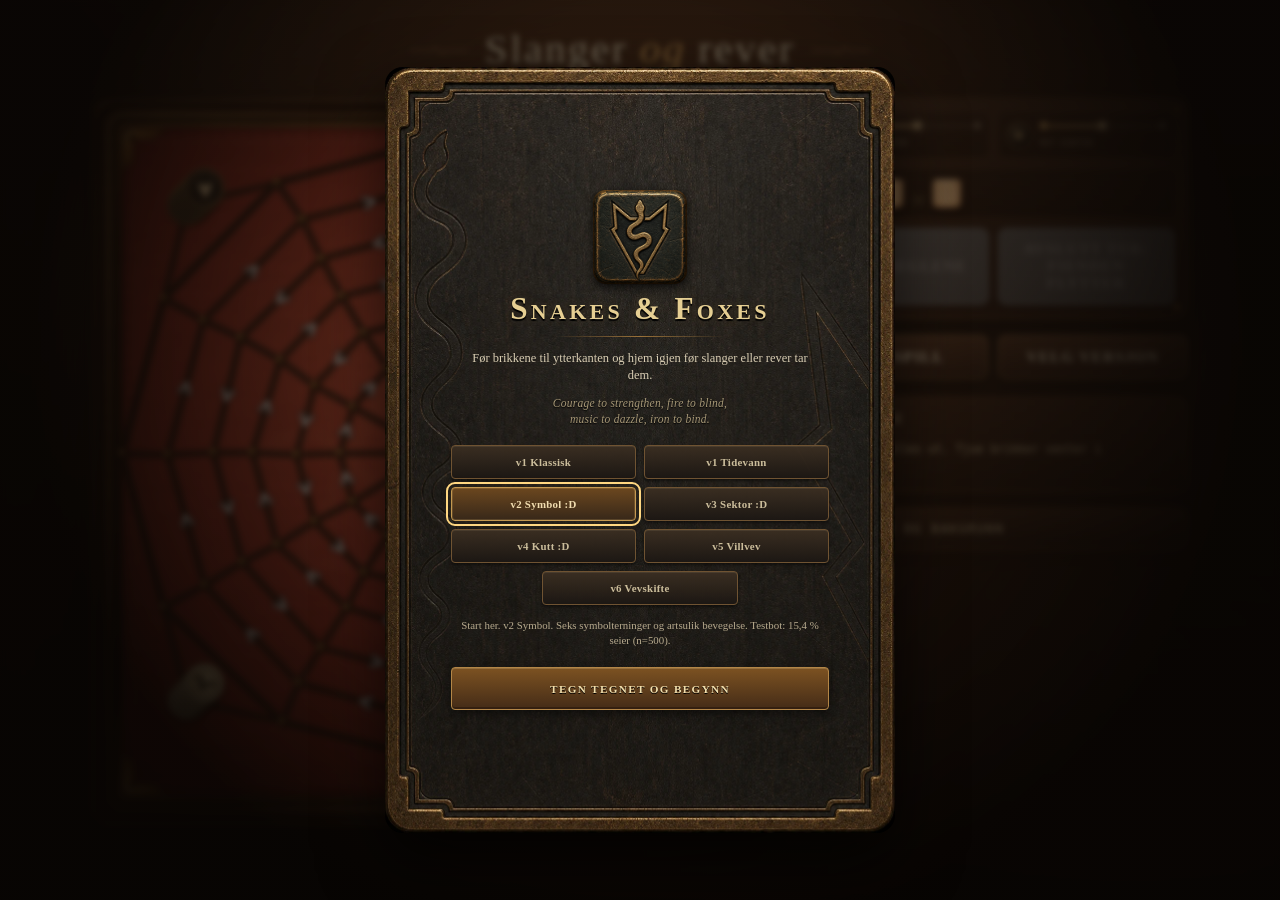
==== index.html @ e0812ac3 "Legg til v6 Vevskifte, hvor veven vrir seg ved hver ankomst Ny variant fra todo-lista: når en brikke" ====
<!doctype html>
<html lang="no">
<head>
<meta charset="utf-8">
<meta name="viewport" content="width=device-width, initial-scale=1, viewport-fit=cover">
<meta name="theme-color" content="#17100b">
<link rel="icon" href="assets/sign.png" type="image/png">
<title>Slanger og rever</title>
<link rel="preload" href="assets/start-screen-panel-v1.webp" as="image" type="image/webp">
<link rel="stylesheet" href="assets/game.css?v=20260724-1">
</head>
<body>
<header>
  <h1>Slanger <em>og</em> rever</h1>
</header>

<main>
  <div id="boardwrap"></div>

  <section id="hud">
    <div id="journey" aria-label="Brikkenes reise">
      <div class="journey-card" id="journey0" data-stage="out">
        <span class="journey-token" aria-hidden="true">I</span>
        <span class="journey-route" aria-hidden="true"><i></i><b></b><i></i><b></b><i></i></span>
        <span class="journey-status" id="journeyStatus0">mot kanten</span>
      </div>
      <div class="journey-card" id="journey1" data-stage="out">
        <span class="journey-token" aria-hidden="true">II</span>
        <span class="journey-route" aria-hidden="true"><i></i><b></b><i></i><b></b><i></i></span>
        <span class="journey-status" id="journeyStatus1">mot kanten</span>
      </div>
    </div>
    <div id="dicerow">
      <div class="dicegrp" id="playerDiceGroup">Dine <span id="pdice"></span><button id="swapBtn" disabled>bytt</button><button id="undoBtn" disabled>angre</button></div>
      <div class="dicegrp" id="enemyDiceGroup">Fienden <span id="edice"></span></div>
    </div>
    <div id="mainbtns">
      <button class="big" id="rollBtn" disabled>Kast terningene</button>
      <button class="big" id="darkBtn" disabled>Avslutt tur: fienden flytter</button>
      <button class="big" id="powersBtn" type="button">Bryt reglene</button>
    </div>
  </section>

  <div id="mainmenu">
    <button class="big" id="resetBtn">Nytt spill</button>
    <button class="big" id="pickBtn">Velg versjon</button>
  </div>

  <details id="logbox" open>
    <summary>Krønike</summary>
    <ol id="log"></ol>
  </details>

  <details id="rules">
    <summary>Regler og bakgrunn</summary>
    <div class="prose">
      <section aria-labelledby="playRulesTitle">
        <h3 id="playRulesTitle">Slik spiller du</h3>
        <p>To svarte brikker starter i sentrum. Hver brikke som fortsatt lever må først berøre ytterringen og deretter komme hjem til sentrum. Du taper når begge er tatt; én gjenlevende brikke kan derfor fullføre alene.</p>
        <p>Kast to terninger. Når begge brikkene er aktive, får de én terning hver, og du kan bytte fordelingen før første flytting. I v1–v4 bruker den siste aktive brikken summen; i v5 bruker den bare den høyeste terningen. Alle noder som kan nås med de gjenværende stegene markeres på brettet. Tallet i markøren viser lengden på den korteste lovlige ruten. Klikk på målet, så følger brikken ruten dit. Du kan stoppe før alle steg er brukt. I v6 skifter veven for hvert steg, så der markeres bare nabonodene, og du flytter én node av gangen. Egne brikker blokkerer hverandre utenfor sentrum, men kan dele sentrum. Angre fører brikken tilbake til posisjonen før forrige målklikk og virker frem til fiendefasen begynner.</p>
        <p>Pilene viser lovlig retning. Under flyttefasen analyseres veven for den aktive brikken: grønne piler ligger på minst én korteste rute til det aktuelle målet, gule piler er gyldige omveier som fortsatt kan nå målet, og røde piler leder til en blindvei eller er blokkert. Områder brikken ikke kan nå fra sin nåværende posisjon tones ned. Du kan ikke gå inn på et hjørne eller et felt med en slange eller rev. De markerte målene og rutene beregnes av den samme regelmotoren som utfører trekket.</p>
        <h3>Valgt regelsett: <span id="selectedModeName">v2 Symbol</span></h3>
        <p id="selectedModeRules"></p>
        <h3>Å bryte reglene</h3>
        <p><b>Mot</b> dobler neste kast. <b>Ild</b> stanser neste fiendefase. <b>Musikk</b> svekker to fiendefaser. <b>Jern</b> åpner en egen målvalgstilstand: velg den markerte enkeltbrikken, også i en stabel. <b>Vev</b> lar deg snu retningen på én markert enveispil for resten av spillet. Trykk den aktive kraften igjen eller Esc for å avbryte målvalget. Hver kraft kan brukes én gang.</p>
        <h3>Betjening</h3>
        <p>Med tastatur bruker du Tab til brettet, piltastene mellom felt, Enter eller mellomrom for å velge en brikke eller målnode, og Home for sentrum. Dialoger holder fokus inne og kan lukkes med Esc når det finnes en trygg avbrytelse.</p>
      </section>

      <details class="rules-sub">
        <summary>Kanon og rekonstruksjon</summary>
        <div>
          <p>I bøkene er brettet en vev av linjer og piler, med ti slanger, ti rever, to svarte spillerbrikker, hjørnestabler, terninger og målet ut til kanten og tilbake. Fienden går så direkte mot spillerne som mulig, og berøring tar en brikke. Seks skårne terninger med slange- og revesymboler hører til Olvers sett.</p>
          <p>Geometrien, flatefordelingen, antall steg, artsbevegelsene, sektorretur, eikekuttene og kreftene som konkrete spillhandlinger er rekonstruert for denne versjonen. Like korteste valg avgjøres nå tilfeldig med et seedet tallgrunnlag, i stedet for skjult array- eller tegnerekkefølge.</p>
          <p class="src">Kilder i bokserien: The Shadow Rising k. 28, Lord of Chaos k. 22 og 33, Knife of Dreams k. 10 og Towers of Midnight.</p>
        </div>
      </details>

      <details class="rules-sub">
        <summary>Design og balansemålinger</summary>
        <div>
          <p>Målingene under bruker den samme grafen, legalitetsmotoren, reveregelen og tilfeldige likhetsavgjørelsen som spillet. Testboten søker aggressivt mot kanten og hjem, bruker tilgjengelige steg så lenge et lovlig trekk finnes, og bruker fare som tie-breaker mellom like god framdrift. Nesten alle botseire skjer med én gjenlevende brikke. Tallene beskriver denne policyen, ikke en universell vinnersjanse.</p>
          <div class="tablewrap">
            <table class="measurements">
              <thead><tr><th>Regelsett</th><th>Partier</th><th>Seier</th><th>95 % intervall</th><th>Runder</th></tr></thead>
              <tbody id="balanceTableBody"></tbody>
            </table>
          </div>
          <p id="powerMeasurement" class="src">Kraftkombinasjoner kan måles separat med den innebygde diagnostikkmotoren.</p>
        </div>
      </details>

      <details class="rules-sub">
        <summary>Versjonshistorikk</summary>
        <div>
          <p><b>v1</b>: Klassisk og Tidevann. <b>v2</b>: seks symbolterninger og artsulik bevegelse. <b>v3</b>: sektorretur. <b>v4</b>: kuttet vev. <b>v4.1</b>: feilrettinger, angre, målvalg for Jern, tastaturbetjening, seedet likhetsavgjørelse og en felles regelmotor for spill og målinger. <b>v5</b>: Villvev med tilfeldig retning på alle indre ringsegmenter og alle eikesegmenter; siste brikke bruker høyeste terning. <b>v6</b>: Vevskifte, hvor enveispilene rundt en node snur hver gang en brikke ankommer den, og du derfor flytter én node om gangen.</p>
        </div>
      </details>
    </div>
  </details>
</main>

<dialog id="overlay" aria-labelledby="dialogTitle">
  <div class="panel" id="panelcontent">
    <img id="signmark" src="assets/sign.png" width="104" height="104" alt="Reve- og slangesymbolet">
    <h2 id="dialogTitle">Snakes & Foxes</h2>
    <p class="ritual-goal">Før brikkene til ytterkanten og hjem igjen før slanger eller rever tar dem.</p>
    <p class="verse" lang="en">Courage to strengthen, fire to blind,<br>music to dazzle, iron to bind.</p>
    <!-- <p class="verse-en">Courage to strengthen, fire to blind,<br>music to dazzle, iron to bind,<br>weave to reverse.</p> -->
    <div id="modes">
      <button class="modebtn" data-mode="klassisk">v1 Klassisk</button>
      <button class="modebtn" data-mode="tidevann">v1 Tidevann</button>
      <button class="modebtn selected" data-mode="symbol">v2 Symbol :D</button>
      <button class="modebtn" data-mode="sektor">v3 Sektor :D</button>
      <button class="modebtn" data-mode="kutt">v4 Kutt :D</button>
      <button class="modebtn" data-mode="villvev">v5 Villvev</button>
      <button class="modebtn" data-mode="vevskifte">v6 Vevskifte</button>
    </div>
    <p id="modehint"><b>Start her.</b> v2 Symbol bruker seks symbolterninger og gir slanger og rever ulik bevegelse.</p>
    <button class="big" id="startBtn">Tegn tegnet og begynn</button>
  </div>
</dialog>

<dialog id="powersOverlay" aria-labelledby="powersTitle">
  <section class="power-panel">
    <div class="power-panel-head">
      <h2 id="powersTitle">Bryt reglene</h2>
      <button id="closePowersBtn" type="button" aria-label="Lukk kreftene">×</button>
    </div>
    <p>Velg én kraft. Hver kan bare brukes én gang.</p>
    <div id="cheats">
      <button class="cheat" id="chMot"><span class="cheat-icon" aria-hidden="true"><svg viewBox="0 0 32 32"><path d="M16 3 26 8v7c0 7-4 11-10 14C10 26 6 22 6 15V8Z"/><path d="m11 18 5-7 5 7M16 11v12"/></svg></span><b>Mot</b><span class="cheat-copy">til å styrke: dobler ditt neste kast</span></button>
      <button class="cheat" id="chIld"><span class="cheat-icon" aria-hidden="true"><svg viewBox="0 0 32 32"><path d="M17 3c1 6-4 7-2 12 2-2 4-4 4-7 5 4 8 9 6 14-2 5-7 7-12 6-6-1-9-6-7-11 1-3 4-5 6-8 0 4 2 6 5 7"/><path d="M16 18c3 2 3 6 0 8-3-2-3-5 0-8Z"/></svg></span><b>Ild</b><span class="cheat-copy">til å blinde: fienden står én runde</span></button>
      <button class="cheat" id="chMus"><span class="cheat-icon" aria-hidden="true"><svg viewBox="0 0 32 32"><path d="M12 23V8l13-3v15"/><path d="M12 12l13-3"/><ellipse cx="8.5" cy="24" rx="4.5" ry="3"/><ellipse cx="21.5" cy="21" rx="4.5" ry="3"/></svg></span><b>Musikk</b><span class="cheat-copy">til å blende: halv fart i to runder</span></button>
      <button class="cheat" id="chJern"><span class="cheat-icon" aria-hidden="true"><svg viewBox="0 0 32 32"><path d="M12 19 8 23a5 5 0 0 0 7 7l5-5a5 5 0 0 0 0-7"/><path d="m20 13 4-4a5 5 0 1 0-7-7l-5 5a5 5 0 0 0 0 7"/><path d="m11 21 10-10"/></svg></span><b>Jern</b><span class="cheat-copy">til å binde: lås én brikke for godt</span></button>
      <button class="cheat" id="chVev"><span class="cheat-icon" aria-hidden="true"><svg viewBox="0 0 32 32"><path d="M5 11C10 4 22 4 27 11"/><path d="m27 11-1-7m1 7-7-1"/><path d="M27 21c-5 7-17 7-22 0"/><path d="m5 21 1 7m-1-7 7 1"/></svg></span><b>Vev</b><span class="cheat-copy">til å vende: snu én enveispil</span></button>
    </div>
  </section>
</dialog>

<script src="assets/game.js"></script>
</body>
</html>
---- assets/game.css ----
:root{
  color-scheme:dark;
  --table:#17100b;
  --table-deep:#090604;
  --table-glow:#4b2b18;
  --cloth:#a53324;
  --cloth-deep:#5d160f;
  --cloth-light:#c45238;
  --ink:#160d08;
  --ink-soft:#2d180e;
  --wood:#ecd9a8;
  --wood-light:#fff0c9;
  --wood-shadow:#aa824b;
  --wood-dark:#6d4727;
  --parchment:#f2e5c5;
  --parchment-dim:#c9b98f;
  --parchment-faint:#8f8064;
  --bronze:#ad6e2c;
  --bronze-bright:#e0a85b;
  --bronze-pale:#f2cb84;
  --bronze-dark:#65401a;
  --danger:#efbe54;
  --leather:#352317;
  --leather-deep:#21150f;
  --iron:#22201e;
  --focus:#ffd781;
  --radius:12px;
}
*{box-sizing:border-box;margin:0;padding:0;-webkit-tap-highlight-color:transparent}
html{background:var(--table-deep);scroll-behavior:smooth}
html,body{color:var(--parchment);font-family:Georgia,'Iowan Old Style','Palatino Linotype',serif}
body{
  min-height:100dvh;display:flex;flex-direction:column;align-items:center;position:relative;overflow-x:hidden;
  background:
    radial-gradient(1100px 560px at 50% -130px,rgba(140,78,37,.42),transparent 68%),
    radial-gradient(750px 460px at 15% 28%,rgba(87,47,24,.22),transparent 72%),
    radial-gradient(850px 520px at 88% 74%,rgba(63,31,17,.24),transparent 74%),
    repeating-linear-gradient(2deg,rgba(255,255,255,.012) 0 1px,transparent 1px 9px),
    linear-gradient(180deg,#261a12 0%,var(--table) 45%,var(--table-deep) 100%);
}
body::before{
  content:"";position:fixed;inset:0;pointer-events:none;z-index:-1;opacity:.25;
  background:
    repeating-radial-gradient(ellipse at 35% 20%,transparent 0 17px,rgba(234,188,116,.025) 18px 19px,transparent 20px 43px),
    linear-gradient(90deg,transparent 0 48%,rgba(0,0,0,.08) 50%,transparent 52%);
  mix-blend-mode:screen;
}
button,input,select,textarea{font:inherit}
button{touch-action:manipulation}
button:focus-visible,summary:focus-visible{outline:2px solid var(--focus);outline-offset:3px}

header{width:100%;max-width:650px;padding:19px 14px 9px;text-align:center;position:relative}
header::after{content:"";display:block;width:min(330px,72vw);height:1px;margin:11px auto 0;background:linear-gradient(90deg,transparent,rgba(224,168,91,.5),transparent)}
.eyebrow{font-family:ui-monospace,'Cascadia Mono',Menlo,Consolas,monospace;font-size:.61rem;letter-spacing:.32em;text-transform:uppercase;color:var(--parchment-dim);text-shadow:0 1px 0 #000}
h1{display:flex;align-items:center;justify-content:center;gap:12px;font-size:clamp(1.9rem,5vw,2.55rem);font-weight:400;letter-spacing:.065em;color:var(--parchment);line-height:1.08;margin-top:4px;text-shadow:0 2px 1px rgba(0,0,0,.8),0 0 22px rgba(224,168,91,.09)}
h1::before,h1::after{content:"";width:clamp(22px,8vw,68px);height:7px;opacity:.7;background:center/100% 100% no-repeat url("data:image/svg+xml,%3Csvg xmlns='http://www.w3.org/2000/svg' viewBox='0 0 100 12'%3E%3Cpath d='M1 6h36l7-5 12 10 7-5h36' fill='none' stroke='%23d49a55' stroke-width='2' stroke-linecap='round'/%3E%3C/svg%3E")}
h1::after{transform:scaleX(-1)}
h1 em{font-style:italic;color:var(--bronze-bright)}
.subtitle{font-style:italic;font-size:.84rem;color:var(--parchment-dim);margin-top:3px;text-shadow:0 1px 1px #000}
.vtag{font-style:normal;font-family:ui-monospace,monospace;font-size:.64rem;letter-spacing:.12em;opacity:.78}

main{width:100%;max-width:650px;padding:5px 12px 46px;display:flex;flex-direction:column;gap:12px}
#boardwrap{
  width:100%;position:relative;isolation:isolate;border-radius:16px;overflow:hidden;padding:3px;
  background:linear-gradient(145deg,#7b4a25 0%,#2b170d 34%,#160c08 64%,#704321 100%);
  border:1px solid rgba(235,180,98,.24);
  box-shadow:0 22px 48px rgba(0,0,0,.58),0 3px 8px rgba(0,0,0,.66),inset 0 1px 0 rgba(255,223,160,.18),inset 0 0 0 3px rgba(17,8,4,.65);
  animation:boardArrive .55s cubic-bezier(.2,.8,.2,1) both;
}
#boardwrap::before{content:"";position:absolute;inset:5px;border-radius:12px;pointer-events:none;z-index:2;box-shadow:inset 0 0 0 1px rgba(255,210,125,.14),inset 0 0 32px rgba(0,0,0,.2)}
#boardwrap::after{content:"";position:absolute;inset:3px;border-radius:13px;pointer-events:none;z-index:8;opacity:0}
#boardwrap.fx-mot::after{background:radial-gradient(circle at 50% 54%,rgba(255,214,111,.7),rgba(226,153,48,.16) 37%,transparent 68%);animation:powerBloom .72s ease-out}
#boardwrap.fx-ild::after{background:radial-gradient(circle at 50% 70%,rgba(255,126,46,.75),rgba(191,35,16,.2) 42%,transparent 72%);animation:powerBloom .78s ease-out}
#boardwrap.fx-mus::after{background:radial-gradient(circle at 30% 30%,rgba(140,188,197,.5),transparent 33%),radial-gradient(circle at 72% 68%,rgba(190,132,211,.45),transparent 40%);animation:powerBloom .92s ease-out}
#boardwrap.fx-jern::after{background:radial-gradient(circle at 50% 50%,rgba(221,230,226,.48),rgba(90,101,100,.14) 37%,transparent 70%);animation:powerBloom .72s ease-out}
#boardwrap.fx-vev::after{background:conic-gradient(from 40deg at 50% 50%,transparent,rgba(90,222,193,.42),transparent 34%,rgba(119,174,231,.34),transparent 69%);animation:powerBloom .86s ease-out}
#boardwrap>svg{display:block;width:100%;height:auto;user-select:none;touch-action:manipulation}

/* board pieces and interaction */
.piece{transition:transform .28s cubic-bezier(.2,.7,.2,1),filter .18s ease,opacity .18s ease;transform-box:fill-box;transform-origin:center;will-change:transform}
.dark-piece{transition:transform 500ms cubic-bezier(.18,.72,.18,1),filter .18s ease,opacity .18s ease;will-change:transform}
.stack-edge{pointer-events:none;stroke-width:1.15}
.snake-piece .stack-edge{fill:#ead9ad;stroke:#69441f}
.fox-piece .stack-edge{fill:#2a211d;stroke:#c0934e}
.dark-piece.enemy-moving{filter:url(#pieceShadow) drop-shadow(0 0 9px rgba(255,214,133,.78))}
.tapnode{fill:transparent;cursor:pointer}
.tapnode:focus{outline:none;fill:rgba(239,190,84,.12);stroke:var(--bronze-pale);stroke-width:3.2;filter:url(#softGlow)}
.route-arrow,.route-arrow-glow{transition:stroke .18s ease,opacity .18s ease,stroke-width .18s ease}
.legal-link{stroke:rgba(246,201,107,.32);stroke-width:4.2;stroke-linecap:round;filter:url(#softGlow);pointer-events:none}
.legal-ring{fill:rgba(255,211,112,.08);stroke:var(--danger);stroke-width:3.4;filter:url(#softGlow);pointer-events:none;transform-box:fill-box;transform-origin:center;animation:legalPulse 1.35s ease-in-out infinite}
.legal-steps{fill:#fff0c0;stroke:#4c260b;stroke-width:1.4;paint-order:stroke fill;font:700 12px/1 ui-monospace,'Cascadia Mono',Menlo,monospace;text-anchor:middle;dominant-baseline:central;pointer-events:none}
.active-node-ring{fill:none;stroke:rgba(255,236,178,.62);stroke-width:2.2;stroke-dasharray:4 5;pointer-events:none;transform-box:fill-box;transform-origin:center;animation:slowSpin 8s linear infinite}
.selection-ring{opacity:0;fill:none;stroke:var(--bronze-pale);stroke-width:2.8;stroke-dasharray:6 4;filter:url(#softGlow);transform-box:fill-box;transform-origin:center}
.p-select .selection-ring{opacity:1;animation:selectedPulse 1.25s ease-in-out infinite}
.p-select{filter:url(#pieceShadow) drop-shadow(0 0 8px rgba(255,216,133,.66))}
.player-piece.player-moving{filter:url(#pieceShadow) drop-shadow(0 0 12px rgba(255,225,151,.92))}
.token-face{transition:opacity .18s ease,filter .18s ease}
.binding-mark{display:none;pointer-events:none}
.bound .binding-mark{display:block}
.bound .token-face{opacity:.52;filter:saturate(.35) brightness(.78)}
.dark-piece{outline:none}
.dark-piece.bind-target{cursor:pointer;transition:none;filter:url(#pieceShadow) drop-shadow(0 0 9px rgba(239,190,84,.96));animation:bindTarget 1.05s ease-in-out infinite}
.dark-piece.bind-target:focus{filter:url(#pieceShadow) drop-shadow(0 0 13px rgba(255,232,164,1))}
.fox-hopping{transition:filter .2s ease,opacity .18s ease;filter:url(#pieceShadow) drop-shadow(0 -9px 7px rgba(255,231,172,.82))}
.weave-edge-hit{fill:transparent;stroke:transparent;stroke-width:2;pointer-events:none;outline:none}
#boardwrap.weave-mode .weave-edge-hit{pointer-events:all;cursor:pointer;fill:rgba(104,231,205,.13);stroke:rgba(150,245,226,.72);stroke-width:2.5;filter:url(#softGlow);animation:bindTarget 1.05s ease-in-out infinite}
#boardwrap.weave-mode .weave-edge-hit:focus{fill:rgba(151,246,227,.24);stroke:#d4fff5;stroke-width:4}
.fox-over-marker{fill:rgba(131,193,214,.12);stroke:#8ec7da;stroke-width:3;stroke-dasharray:6 4;filter:url(#softGlow)}
.fox-over-core{fill:none;stroke:rgba(221,243,250,.9);stroke-width:2.1;stroke-linecap:round;stroke-linejoin:round;filter:url(#softGlow)}
.fox-land-marker{fill:rgba(239,190,84,.12);stroke:#efbe54;stroke-width:3.8;filter:url(#softGlow);animation:legalPulse 1s ease-in-out infinite}
.fox-land-outer{fill:none;stroke:rgba(255,235,186,.78);stroke-width:1.7;stroke-dasharray:2 4;filter:url(#softGlow)}
.fox-land-core{fill:#f2cb84;stroke:#6d3b12;stroke-width:1.3}
.sector-touch{fill:rgba(239,190,84,.08);stroke:var(--danger);stroke-width:4;opacity:.95;filter:url(#softGlow)}
.sector-home{stroke:var(--danger);stroke-width:9;stroke-linecap:round;opacity:.25;filter:url(#softGlow)}
.sector-label{fill:var(--bronze-pale);font:700 15px Georgia,serif;paint-order:stroke;stroke:var(--cloth-deep);stroke-width:4px}

/* HUD */
#hud{
  position:relative;overflow:hidden;border-radius:var(--radius);padding:12px;display:flex;flex-direction:column;gap:10px;
  background:
    radial-gradient(circle at 10px 10px,var(--bronze-bright) 0 1px,var(--bronze-dark) 1.5px 3px,transparent 3.5px),
    radial-gradient(circle at calc(100% - 10px) 10px,var(--bronze-bright) 0 1px,var(--bronze-dark) 1.5px 3px,transparent 3.5px),
    radial-gradient(circle at 10px calc(100% - 10px),var(--bronze-bright) 0 1px,var(--bronze-dark) 1.5px 3px,transparent 3.5px),
    radial-gradient(circle at calc(100% - 10px) calc(100% - 10px),var(--bronze-bright) 0 1px,var(--bronze-dark) 1.5px 3px,transparent 3.5px),
    linear-gradient(155deg,rgba(255,255,255,.035),transparent 28%),
    linear-gradient(180deg,#412b1d 0%,var(--leather) 43%,var(--leather-deep) 100%);
  border:1px solid rgba(221,155,72,.46);
  box-shadow:0 12px 30px rgba(0,0,0,.4),inset 0 1px 0 rgba(255,231,186,.08),inset 0 0 0 3px rgba(17,9,5,.28);
}
#hud::before{content:"";position:absolute;inset:5px;border:1px solid rgba(224,168,91,.1);border-radius:8px;pointer-events:none}
#journey{display:grid;grid-template-columns:1fr 1fr;gap:7px}
.journey-card{display:grid;grid-template-columns:auto minmax(58px,1fr);grid-template-areas:"token route" "token status";align-items:center;column-gap:7px;min-height:48px;padding:6px 8px;border:1px solid rgba(224,168,91,.18);border-radius:8px;background:linear-gradient(180deg,rgba(0,0,0,.18),rgba(0,0,0,.3));font-family:ui-monospace,'Cascadia Mono',Menlo,monospace}
.journey-token{grid-area:token;display:grid;place-items:center;width:27px;height:27px;border-radius:50%;color:var(--bronze-pale);font:700 .7rem Georgia,serif;background:radial-gradient(circle at 35% 28%,#524432,#17110d 70%);border:1px solid rgba(224,168,91,.5);box-shadow:0 2px 4px rgba(0,0,0,.35)}
.journey-route{grid-area:route;display:flex;align-items:center;width:100%;min-width:52px}
.journey-route i{display:block;flex:0 0 7px;width:7px;height:7px;border-radius:50%;background:#6e6250;border:1px solid #a5906c;transition:background .2s ease,box-shadow .2s ease,border-color .2s ease}
.journey-route b{display:block;flex:1;height:2px;background:#554738;transition:background .2s ease}
.journey-status{grid-area:status;overflow:hidden;color:var(--parchment-faint);font-size:.52rem;letter-spacing:.04em;text-transform:uppercase;white-space:nowrap;text-overflow:ellipsis}
.journey-card[data-stage="out"] .journey-route i:nth-child(1),.journey-card[data-stage="home"] .journey-route i:nth-child(1),.journey-card[data-stage="home"] .journey-route i:nth-child(3),.journey-card[data-stage="done"] .journey-route i{background:var(--bronze-bright);border-color:var(--bronze-pale);box-shadow:0 0 6px rgba(224,168,91,.45)}
.journey-card[data-stage="out"] .journey-route i:nth-child(3),.journey-card[data-stage="home"] .journey-route i:nth-child(5){background:var(--bronze-pale);border-color:#fff0c9;box-shadow:0 0 8px rgba(242,203,132,.72)}
.journey-card[data-stage="out"] .journey-route b:nth-child(2),.journey-card[data-stage="home"] .journey-route b,.journey-card[data-stage="done"] .journey-route b{background:linear-gradient(90deg,var(--bronze-bright),var(--bronze-pale))}
.journey-card[data-stage="done"]{border-color:rgba(121,229,154,.45);background:linear-gradient(180deg,rgba(42,119,71,.16),rgba(0,0,0,.28))}
.journey-card[data-stage="done"] .journey-route i{background:#79e59a;border-color:#c8f7d6;box-shadow:0 0 7px rgba(121,229,154,.55)}
.journey-card[data-stage="done"] .journey-route b{background:#79e59a}
.journey-card[data-stage="done"] .journey-status{color:#a8edbc}
.journey-card[data-stage="lost"]{opacity:.64;border-color:rgba(255,120,104,.35)}
.journey-card[data-stage="lost"] .journey-token{color:#ff9a8f;border-color:#a34d43}
.journey-card[data-stage="lost"] .journey-route i,.journey-card[data-stage="lost"] .journey-route b{background:#5c2923;border-color:#8b463d}
.journey-card[data-stage="lost"] .journey-status{color:#d98b82}
#dicerow{display:grid;grid-template-columns:1fr;gap:8px;font-family:ui-monospace,'Cascadia Mono',Menlo,Consolas,monospace;font-size:.66rem;letter-spacing:.09em;text-transform:uppercase;color:var(--parchment-dim)}
.dicegrp{display:flex;align-items:center;align-content:center;gap:6px;min-height:49px;padding:7px 8px;border-radius:8px;background:linear-gradient(180deg,rgba(0,0,0,.22),rgba(0,0,0,.34));border:1px solid rgba(224,168,91,.18);box-shadow:inset 0 1px 6px rgba(0,0,0,.4)}
.dicegrp[hidden]{display:none}
.die{width:32px;height:32px;border:0;border-radius:7px;position:relative;background:transparent center/100% 100% no-repeat url("die-player.png");box-shadow:0 3px 5px rgba(0,0,0,.5);display:grid;grid-template:repeat(3,1fr)/repeat(3,1fr);padding:5px;gap:1px;animation:dieDrop .22s ease-out both}
.die::after{content:"";position:absolute;inset:2px;border-radius:6px;box-shadow:inset 0 1px 1px rgba(255,245,218,.18),inset 0 -1px 1px rgba(25,10,3,.2);pointer-events:none}
.die.enemy{background-image:url("die-enemy.png");box-shadow:0 3px 5px rgba(0,0,0,.58)}
.die.player-face-1{background-image:url("die-player-1.png")}
.die.player-face-2{background-image:url("die-player-2.png")}
.die.player-face-3{background-image:url("die-player-3.png")}
.die.player-face-4{background-image:url("die-player-4.png")}
.die.player-face-5{background-image:url("die-player-5.png")}
.die.player-face-6{background-image:url("die-player-6.png")}
.die.enemy-snake{background-image:url("die-enemy-snake.png")}
.die.enemy-fox{background-image:url("die-enemy-fox.png")}
.die .pip{border-radius:50%;background:#21140c;align-self:center;justify-self:center;width:5px;height:5px;box-shadow:inset 0 1px 1px rgba(255,255,255,.14),0 0 0 1px rgba(77,42,20,.25)}
.die.enemy .pip{background:#d4a05e;box-shadow:inset 0 1px 1px rgba(255,235,192,.38),0 0 1px #3d1d0c}
.die.empty{opacity:.25;filter:saturate(.45)}
.die.empty:not(.enemy){opacity:1;filter:none}
.die.num{display:flex;align-items:center;justify-content:center;font:700 15px Georgia,serif;color:#24150c;text-shadow:0 1px rgba(255,242,209,.32)}
.die.sym{width:27px;height:27px;display:flex;align-items:center;justify-content:center;padding:3px}
#pdice,#edice{display:inline-flex;align-items:center;gap:4px;flex-wrap:wrap;min-height:32px}
.die-slot{display:inline-flex;align-items:flex-end;gap:2px}
.die-label{display:grid;place-items:center;min-width:16px;height:16px;padding:0 3px;border-radius:8px;font-size:.52rem;color:var(--bronze-pale);background:rgba(0,0,0,.35);border:1px solid rgba(224,168,91,.22);margin-bottom:1px}
#swapBtn,#undoBtn{background:none;border:0;color:var(--bronze-pale);font:inherit;text-decoration:none;cursor:pointer;padding:5px 3px;border-bottom:1px dotted currentColor;line-height:1}
#swapBtn:hover,#undoBtn:hover{color:#ffe3a5}
#swapBtn:disabled,#undoBtn:disabled{display:none}

#mainbtns{display:grid;grid-template-columns:1fr 1fr;gap:9px}
button.big[hidden]{display:none}
#powersBtn{order:-1}
#powersBtn:not(:disabled){color:#ffe3cf;text-shadow:0 1px rgba(47,12,8,.7);background:linear-gradient(180deg,#a84b3b 0%,#7d3028 52%,#5d201d 100%);border-color:#e18a6f;box-shadow:inset 0 1px 0 rgba(255,225,211,.4),inset 0 -3px 0 rgba(70,18,14,.45),0 4px 0 #3e1512,0 7px 13px rgba(0,0,0,.42)}
button.big{position:relative;isolation:isolate;overflow:hidden;width:100%;min-height:50px;padding:12px 10px;font-family:inherit;font-size:.94rem;letter-spacing:.09em;text-transform:uppercase;font-weight:700;color:#291507;text-shadow:0 1px rgba(255,238,192,.38);background:linear-gradient(180deg,#e1a85b 0%,#c38237 52%,#a96327 100%);border:1px solid #f0c678;border-radius:8px;cursor:pointer;box-shadow:inset 0 1px 0 rgba(255,245,209,.5),inset 0 -3px 0 rgba(91,49,16,.36),0 4px 0 #603713,0 7px 13px rgba(0,0,0,.42);transition:transform .12s ease,filter .18s ease,box-shadow .12s ease}
button.big::before{content:"";position:absolute;inset:0;z-index:-1;background:linear-gradient(110deg,transparent 18%,rgba(255,255,255,.25) 45%,transparent 70%);transform:translateX(-120%);transition:transform .45s ease}
button.big:hover:not(:disabled)::before{transform:translateX(120%)}
button.big:hover:not(:disabled){filter:brightness(1.08)}
button.big:active:not(:disabled){transform:translateY(3px);box-shadow:inset 0 1px 0 rgba(255,245,209,.45),inset 0 -1px 0 rgba(91,49,16,.34),0 1px 0 #603713,0 3px 8px rgba(0,0,0,.38)}
button.big:disabled{color:rgba(228,215,186,.42);text-shadow:none;background:linear-gradient(#625a50,#4d4842);border-color:#756e65;filter:saturate(.2);cursor:default;box-shadow:inset 0 1px 0 rgba(255,255,255,.05),0 2px 4px rgba(0,0,0,.26);transform:none}
#mainmenu{display:flex;gap:10px;margin:1px 0 2px}
#mainmenu button{flex:1;width:auto;min-height:44px;color:var(--parchment);text-shadow:0 1px #000;background:linear-gradient(180deg,#49301f,#2a1b12);border-color:rgba(224,168,91,.45);box-shadow:inset 0 1px 0 rgba(255,255,255,.06),inset 0 -2px 0 rgba(0,0,0,.28),0 3px 0 #130b07,0 6px 12px rgba(0,0,0,.34)}
#mainmenu button:hover:not(:disabled){background:linear-gradient(180deg,#583923,#302016)}

#cheats{display:grid;grid-template-columns:repeat(5,1fr);gap:7px}
.cheat{--power:#d4a259;position:relative;min-height:90px;padding:9px 7px 8px;border:1px solid color-mix(in srgb,var(--power) 72%,#5b371d);background:linear-gradient(180deg,color-mix(in srgb,var(--power) 10%,transparent),rgba(0,0,0,.12) 44%,rgba(0,0,0,.25));color:var(--parchment);border-radius:8px;cursor:pointer;font-family:inherit;display:flex;flex-direction:column;gap:3px;align-items:center;justify-content:flex-start;box-shadow:inset 0 1px 0 rgba(255,255,255,.05),0 2px 5px rgba(0,0,0,.24);transition:transform .14s ease,background .2s ease,box-shadow .2s ease,opacity .2s ease}
#chMot{--power:#e2b95e}#chIld{--power:#dc6a3d}#chMus{--power:#8faec6}#chJern{--power:#aab0a9}#chVev{--power:#79d8c4}
.cheat::after{content:"";position:absolute;inset:4px;border-radius:5px;border:1px solid color-mix(in srgb,var(--power) 22%,transparent);pointer-events:none}
.cheat:hover:not(:disabled){transform:translateY(-2px);background:linear-gradient(180deg,color-mix(in srgb,var(--power) 20%,transparent),rgba(0,0,0,.13) 48%,rgba(0,0,0,.22));box-shadow:inset 0 1px 0 rgba(255,255,255,.08),0 5px 10px rgba(0,0,0,.34)}
.cheat-icon{display:grid;place-items:center;width:30px;height:30px;margin-bottom:1px;color:var(--power);filter:drop-shadow(0 2px 1px rgba(0,0,0,.7))}
.cheat-icon svg{width:28px;height:28px;overflow:visible}
.cheat-icon path,.cheat-icon circle,.cheat-icon line,.cheat-icon polyline{fill:none;stroke:currentColor;stroke-width:1.8;stroke-linecap:round;stroke-linejoin:round}
.cheat b{font-size:.73rem;letter-spacing:.12em;text-transform:uppercase;color:color-mix(in srgb,var(--power) 88%,#fff);font-weight:700}
.cheat-copy{font-size:.59rem;line-height:1.24;color:var(--parchment-dim);text-align:center}
.cheat:disabled{opacity:.31;cursor:default;transform:none;filter:saturate(.45)}
.cheat.armed{opacity:1;background:linear-gradient(180deg,color-mix(in srgb,var(--power) 35%,transparent),rgba(0,0,0,.1));border-color:var(--power);box-shadow:0 0 0 1px color-mix(in srgb,var(--power) 45%,transparent),0 0 16px color-mix(in srgb,var(--power) 30%,transparent),inset 0 0 16px color-mix(in srgb,var(--power) 15%,transparent);animation:armedGlow 1.2s ease-in-out infinite}

/* collapsible panels */
details{background:linear-gradient(180deg,rgba(52,34,22,.9),rgba(30,19,13,.94));border:1px solid rgba(173,110,44,.34);border-radius:10px;padding:10px 13px;box-shadow:inset 0 1px 0 rgba(255,255,255,.035),0 5px 14px rgba(0,0,0,.25)}
summary{cursor:pointer;font-size:.78rem;letter-spacing:.13em;text-transform:uppercase;font-family:ui-monospace,monospace;color:var(--parchment-dim);list-style:none;display:flex;align-items:center;gap:8px}
summary::-webkit-details-marker{display:none}
summary::before{content:"+";display:grid;place-items:center;width:18px;height:18px;border-radius:50%;border:1px solid rgba(224,168,91,.45);color:var(--bronze-bright);font-size:.78rem;line-height:1}
details[open]>summary::before{content:"–"}
#log{list-style:none;margin-top:9px;font-family:ui-monospace,'Cascadia Mono',Menlo,monospace;font-size:.72rem;line-height:1.55;color:var(--parchment-dim);max-height:190px;overflow-y:auto;display:flex;flex-direction:column-reverse;padding-right:4px;scrollbar-color:var(--bronze-dark) transparent}
#log li{padding:4px 0 4px 10px;border-left:2px solid rgba(224,168,91,.16)}
#log li b{color:var(--bronze-pale)}
#rules .prose{margin-top:9px;font-size:.87rem;line-height:1.62}
#rules h3{font-size:.72rem;letter-spacing:.16em;text-transform:uppercase;font-family:ui-monospace,monospace;color:var(--bronze-bright);margin:15px 0 5px;padding-bottom:4px;border-bottom:1px solid rgba(224,168,91,.15)}
#rules p{margin:7px 0;color:#dfd1ad}
#rules .src{font-size:.74rem;color:var(--parchment-faint);font-style:italic}
#rules .rules-sub{margin-top:10px;background:rgba(0,0,0,.12);border-color:rgba(176,122,60,.23);box-shadow:none}
#rules .rules-sub summary{font-size:.68rem;color:var(--bronze-bright)}
#rules .rules-sub>div{padding-top:5px}
.tablewrap{overflow-x:auto;margin:9px 0;border:1px solid rgba(224,168,91,.12);border-radius:7px}
.measurements{width:100%;border-collapse:collapse;font:normal .68rem ui-monospace,'Cascadia Mono',Menlo,monospace;color:var(--parchment-dim)}
.measurements th,.measurements td{padding:7px;border-bottom:1px solid rgba(205,189,151,.12);text-align:right;white-space:nowrap;background:rgba(0,0,0,.1)}
.measurements tr:last-child th,.measurements tr:last-child td{border-bottom:0}
.measurements th:first-child,.measurements td:first-child{text-align:left;color:var(--parchment)}

/* modal */
#overlay{border:0;padding:0;margin:0;width:100vw;max-width:none;height:100dvh;max-height:none;background:transparent;color:var(--parchment);overflow-y:auto;overscroll-behavior:contain}
#overlay::backdrop{background:radial-gradient(circle at 50% 38%,rgba(75,45,24,.28),rgba(8,5,3,.94) 72%);backdrop-filter:blur(3px)}
#overlay[open]{display:flex;align-items:center;justify-content:center;padding:max(18px,env(safe-area-inset-top)) max(18px,env(safe-area-inset-right)) max(18px,env(safe-area-inset-bottom)) max(18px,env(safe-area-inset-left))}
.power-panel{box-sizing:border-box;width:min(570px,calc(100vw - 32px));padding:20px;border:1px solid rgba(221,155,72,.5);border-radius:14px;background:linear-gradient(155deg,#4d3322,var(--leather-deep));box-shadow:0 22px 48px rgba(0,0,0,.7),inset 0 1px 0 rgba(255,231,186,.09);color:var(--parchment)}
#powersOverlay{width:min(570px,calc(100vw - 32px));max-width:calc(100vw - 32px);margin:auto;border:0;padding:0;background:transparent;color:var(--parchment);overflow:visible}
#powersOverlay::backdrop{background:rgba(8,5,3,.84);backdrop-filter:blur(3px)}
.power-panel-head{display:flex;align-items:center;justify-content:space-between;gap:16px;border-bottom:1px solid rgba(224,168,91,.25);padding-bottom:10px}
.power-panel h2{margin:0;color:var(--bronze-pale);font-size:1.35rem;letter-spacing:.08em;text-transform:uppercase}
.power-panel>p{margin:11px 0 16px;color:var(--parchment-dim);font-size:.86rem}
#closePowersBtn{width:34px;height:34px;border-radius:50%;border:1px solid rgba(224,168,91,.45);background:rgba(0,0,0,.22);color:var(--parchment);font-size:1.45rem;line-height:1;cursor:pointer}
#powersOverlay #cheats{grid-template-columns:repeat(2,minmax(0,1fr))}
#powersOverlay .cheat{min-height:110px}
.panel{
  position:relative;isolation:isolate;display:flex;flex-direction:column;justify-content:center;align-items:center;
  width:min(510px,100%);aspect-ratio:1023 / 1537;margin:auto;padding:clamp(47px,7vw,58px) clamp(42px,8vw,66px);
  overflow:hidden;border-radius:clamp(10px,3.2vw,18px);
  text-align:center;color:var(--parchment);background:center/100% 100% no-repeat url("start-screen-panel-v1.webp");
  filter:drop-shadow(0 25px 32px rgba(0,0,0,.72));animation:panelOpen .3s cubic-bezier(.2,.8,.2,1)
}
.panel h2{font-weight:600;letter-spacing:.105em;font-size:clamp(1.45rem,4.2vw,1.95rem);font-variant:small-caps;line-height:1;margin:2px 0 0;color:#e6cf93;text-shadow:0 2px 1px #000,0 0 14px rgba(202,152,65,.16)}
.panel h2::after{content:"";display:block;width:66%;height:1px;margin:12px auto 13px;background:linear-gradient(90deg,transparent,#9a7139,transparent)}
.panel p{font-size:.82rem;line-height:1.42;margin:8px 0;color:var(--parchment)}
.panel .ritual-goal{max-width:340px;margin:0 auto 11px;color:#d8cdb3;font-size:.78rem;line-height:1.35}
.panel .verse{margin:0 0 18px;font-style:italic;color:#a89978;font-size:.72rem;line-height:1.4;letter-spacing:.02em;text-shadow:0 1px 1px #000}
.panel .verse-en{font-size:.73rem;color:var(--parchment-faint);font-style:italic}
.panel button{margin-top:0}
#modes{display:grid;grid-template-columns:1fr 1fr;gap:8px;justify-content:center;width:100%;margin:0}
.modebtn{position:relative;min-height:34px;padding:7px 8px;font-size:.68rem;font-weight:600;letter-spacing:.025em;text-align:center;background:linear-gradient(180deg,rgba(60,47,34,.92),rgba(28,23,19,.96));border:1px solid #6f5332;border-radius:4px;color:#cbbd9b;cursor:pointer;margin-top:0;box-shadow:inset 0 1px rgba(255,235,191,.08),0 2px 3px rgba(0,0,0,.46);transition:transform .13s ease,background .18s ease,border-color .18s ease,box-shadow .18s ease}
.modebtn::before,.modebtn::after{display:none}
.modebtn:hover{transform:translateY(-1px);background:linear-gradient(180deg,rgba(76,57,38,.96),rgba(35,27,21,.98));border-color:#a47b42}
.modebtn.selected{background:linear-gradient(180deg,rgba(111,73,31,.95),rgba(56,40,25,.98));border-color:#c49850;color:#f1ddb0;font-weight:700;box-shadow:inset 0 0 0 1px rgba(236,192,112,.18),0 0 12px rgba(190,130,45,.12)}
#modes .modebtn:last-child:nth-child(odd){grid-column:1 / -1;justify-self:center;width:52%}
#modehint{font-size:.68rem;line-height:1.38;color:#b7aa8e;min-height:37px;margin:13px 7px 12px;padding:0;border:0;background:none}
#modehint b{color:#d7c69e}
#signmark{display:block;width:clamp(78px,16vw,104px);height:auto;aspect-ratio:1;object-fit:contain;margin:-5px auto 2px;filter:drop-shadow(0 3px 5px rgba(0,0,0,.7))}
#panelcontent button.big{min-height:43px;padding:11px 14px 10px;border-color:#b38647;border-radius:4px;color:#f2dfad;background:linear-gradient(180deg,rgba(126,83,34,.98),rgba(69,44,23,.98));font-size:.7rem;letter-spacing:.12em;text-shadow:0 1px #000;box-shadow:inset 0 1px rgba(255,229,169,.2),inset 0 -2px rgba(24,13,7,.4),0 4px 8px rgba(0,0,0,.46)}
#panelcontent button.big:hover:not(:disabled){filter:brightness(1.12)}
#panelcontent button.big:active:not(:disabled){transform:translateY(2px);box-shadow:inset 0 1px rgba(255,229,169,.16),inset 0 -1px rgba(24,13,7,.36),0 2px 5px rgba(0,0,0,.42)}
@keyframes boardArrive{from{opacity:0;transform:translateY(8px) scale(.985)}to{opacity:1;transform:none}}
@keyframes panelOpen{from{opacity:0;transform:translateY(12px) scale(.97)}to{opacity:1;transform:none}}
@keyframes dieDrop{from{opacity:.25;transform:translateY(-3px) rotate(-3deg)}to{opacity:1;transform:none}}
@keyframes legalPulse{0%,100%{transform:scale(.9);opacity:.7}50%{transform:scale(1.12);opacity:1}}
@keyframes selectedPulse{0%,100%{transform:scale(.92);opacity:.55}50%{transform:scale(1.08);opacity:1}}
@keyframes slowSpin{to{transform:rotate(360deg)}}
@keyframes bindTarget{0%,100%{opacity:.82}50%{opacity:1}}
@keyframes armedGlow{0%,100%{filter:brightness(1)}50%{filter:brightness(1.18)}}
@keyframes powerBloom{0%{opacity:0;transform:scale(.8)}22%{opacity:1}100%{opacity:0;transform:scale(1.08)}}

@media (max-width:520px){
  header{padding-top:14px}h1{gap:8px}h1::before,h1::after{width:26px}
  main{padding:4px 10px 36px;gap:10px}
  #boardwrap{border-radius:12px;padding:2px}
  #hud{padding:10px;gap:9px}
  #dicerow{grid-template-columns:1fr;gap:6px}
  .dicegrp{min-height:43px;padding:5px 7px}
  #mainbtns{gap:7px}
  button.big{min-height:48px;font-size:.86rem;letter-spacing:.07em;padding:10px 7px}
  .cheat{min-height:86px;padding:8px 7px}
  .cheat-copy{font-size:.65rem}
  #mainmenu{gap:8px}
  #mainmenu button{font-size:.76rem;min-height:43px}
  .panel{padding:47px 42px}
  #signmark{width:78px}
}
@media (max-width:360px){
  h1{font-size:1.65rem}.eyebrow{font-size:.53rem;letter-spacing:.25em}
  #journey{grid-template-columns:1fr}
  .panel{padding-right:34px;padding-left:34px}
}
@media (min-width:980px){
  header{max-width:1120px;padding-top:24px}
  main{max-width:1120px;display:grid;grid-template-columns:minmax(0,700px) minmax(320px,390px);grid-template-rows:auto auto auto 1fr;gap:16px 20px;align-items:start}
  #boardwrap{grid-column:1;grid-row:1 / span 4;position:sticky;top:16px}
  #hud{grid-column:2;grid-row:1}
  #mainmenu{grid-column:2;grid-row:2}
  #logbox{grid-column:2;grid-row:3}
  #rules{grid-column:2;grid-row:4}
  #rules[open]{max-height:56vh;overflow-y:auto}
  #dicerow{grid-template-columns:1fr}
  #powersOverlay #cheats{grid-template-columns:1fr 1fr}
  .cheat{min-height:94px}
}
@media (max-height:640px){#overlay[open]{align-items:flex-start}.panel{margin:0 auto}}
@media (prefers-reduced-motion:reduce){
  html{scroll-behavior:auto}
  *,*::before,*::after{animation-duration:.001ms!important;animation-iteration-count:1!important;transition-duration:.001ms!important}
}
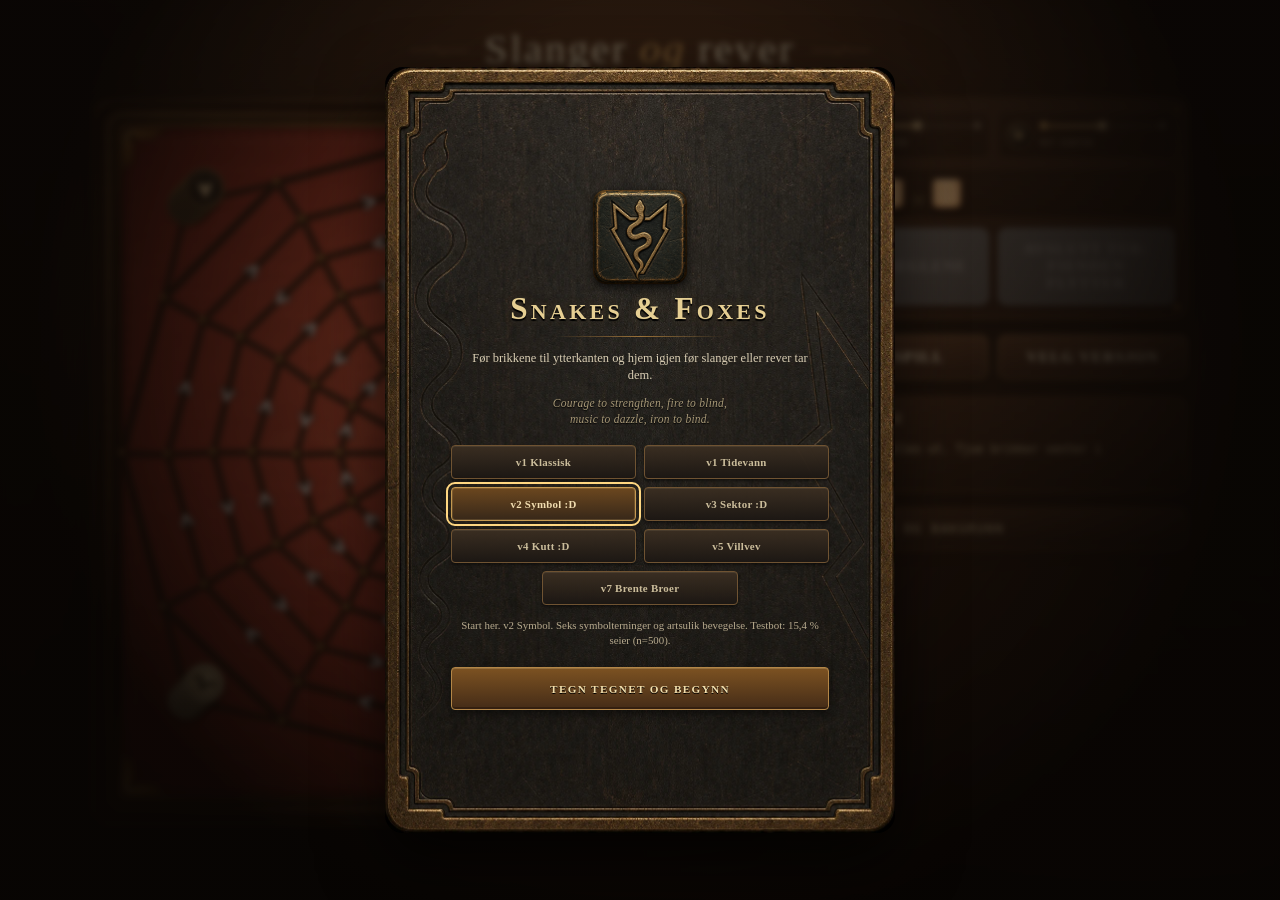
==== commit 5e70bc5b: "Ny variant: v7 Brente Broer med tynne ringtråder Eikene og hjørnelenkene er tykke tråder som tåler u" ====
--- a/index.html
+++ b/index.html
@@ -57,7 +57,7 @@
       <section aria-labelledby="playRulesTitle">
         <h3 id="playRulesTitle">Slik spiller du</h3>
         <p>To svarte brikker starter i sentrum. Hver brikke som fortsatt lever må først berøre ytterringen og deretter komme hjem til sentrum. Du taper når begge er tatt; én gjenlevende brikke kan derfor fullføre alene.</p>
-        <p>Kast to terninger. Når begge brikkene er aktive, får de én terning hver, og du kan bytte fordelingen før første flytting. I v1–v4 bruker den siste aktive brikken summen; i v5 bruker den bare den høyeste terningen. Alle noder som kan nås med de gjenværende stegene markeres på brettet. Tallet i markøren viser lengden på den korteste lovlige ruten. Klikk på målet, så følger brikken ruten dit. Du kan stoppe før alle steg er brukt. I v6 skifter veven for hvert steg, så der markeres bare nabonodene, og du flytter én node av gangen. Egne brikker blokkerer hverandre utenfor sentrum, men kan dele sentrum. Angre fører brikken tilbake til posisjonen før forrige målklikk og virker frem til fiendefasen begynner.</p>
+        <p>Kast to terninger. Når begge brikkene er aktive, får de én terning hver, og du kan bytte fordelingen før første flytting. I v1–v4 og v7 bruker den siste aktive brikken summen; i v5 bruker den bare den høyeste terningen. Alle noder som kan nås med de gjenværende stegene markeres på brettet. Tallet i markøren viser lengden på den korteste lovlige ruten. Klikk på målet, så følger brikken ruten dit. Du kan stoppe før alle steg er brukt. Egne brikker blokkerer hverandre utenfor sentrum, men kan dele sentrum. Angre fører brikken tilbake til posisjonen før forrige målklikk og virker frem til fiendefasen begynner.</p>
         <p>Pilene viser lovlig retning. Under flyttefasen analyseres veven for den aktive brikken: grønne piler ligger på minst én korteste rute til det aktuelle målet, gule piler er gyldige omveier som fortsatt kan nå målet, og røde piler leder til en blindvei eller er blokkert. Områder brikken ikke kan nå fra sin nåværende posisjon tones ned. Du kan ikke gå inn på et hjørne eller et felt med en slange eller rev. De markerte målene og rutene beregnes av den samme regelmotoren som utfører trekket.</p>
         <h3>Valgt regelsett: <span id="selectedModeName">v2 Symbol</span></h3>
         <p id="selectedModeRules"></p>
@@ -93,7 +93,7 @@
       <details class="rules-sub">
         <summary>Versjonshistorikk</summary>
         <div>
-          <p><b>v1</b>: Klassisk og Tidevann. <b>v2</b>: seks symbolterninger og artsulik bevegelse. <b>v3</b>: sektorretur. <b>v4</b>: kuttet vev. <b>v4.1</b>: feilrettinger, angre, målvalg for Jern, tastaturbetjening, seedet likhetsavgjørelse og en felles regelmotor for spill og målinger. <b>v5</b>: Villvev med tilfeldig retning på alle indre ringsegmenter og alle eikesegmenter; siste brikke bruker høyeste terning. <b>v6</b>: Vevskifte, hvor enveispilene rundt en node snur hver gang en brikke ankommer den, og du derfor flytter én node om gangen.</p>
+          <p><b>v1</b>: Klassisk og Tidevann. <b>v2</b>: seks symbolterninger og artsulik bevegelse. <b>v3</b>: sektorretur. <b>v4</b>: kuttet vev. <b>v4.1</b>: feilrettinger, angre, målvalg for Jern, tastaturbetjening, seedet likhetsavgjørelse og en felles regelmotor for spill og målinger. <b>v5</b>: Villvev med tilfeldig retning på alle indre ringsegmenter og alle eikesegmenter; siste brikke bruker høyeste terning. <b>v7</b>: Brente Broer, der eikene er tykke tråder, mens alle ringsegmenter er tynne og brenner opp første gang en brikke – egen eller fiendens – bruker dem.</p>
         </div>
       </details>
     </div>
@@ -114,7 +114,7 @@
       <button class="modebtn" data-mode="sektor">v3 Sektor :D</button>
       <button class="modebtn" data-mode="kutt">v4 Kutt :D</button>
       <button class="modebtn" data-mode="villvev">v5 Villvev</button>
-      <button class="modebtn" data-mode="vevskifte">v6 Vevskifte</button>
+      <button class="modebtn" data-mode="brenteBroer">v7 Brente Broer</button>
     </div>
     <p id="modehint"><b>Start her.</b> v2 Symbol bruker seks symbolterninger og gir slanger og rever ulik bevegelse.</p>
     <button class="big" id="startBtn">Tegn tegnet og begynn</button>
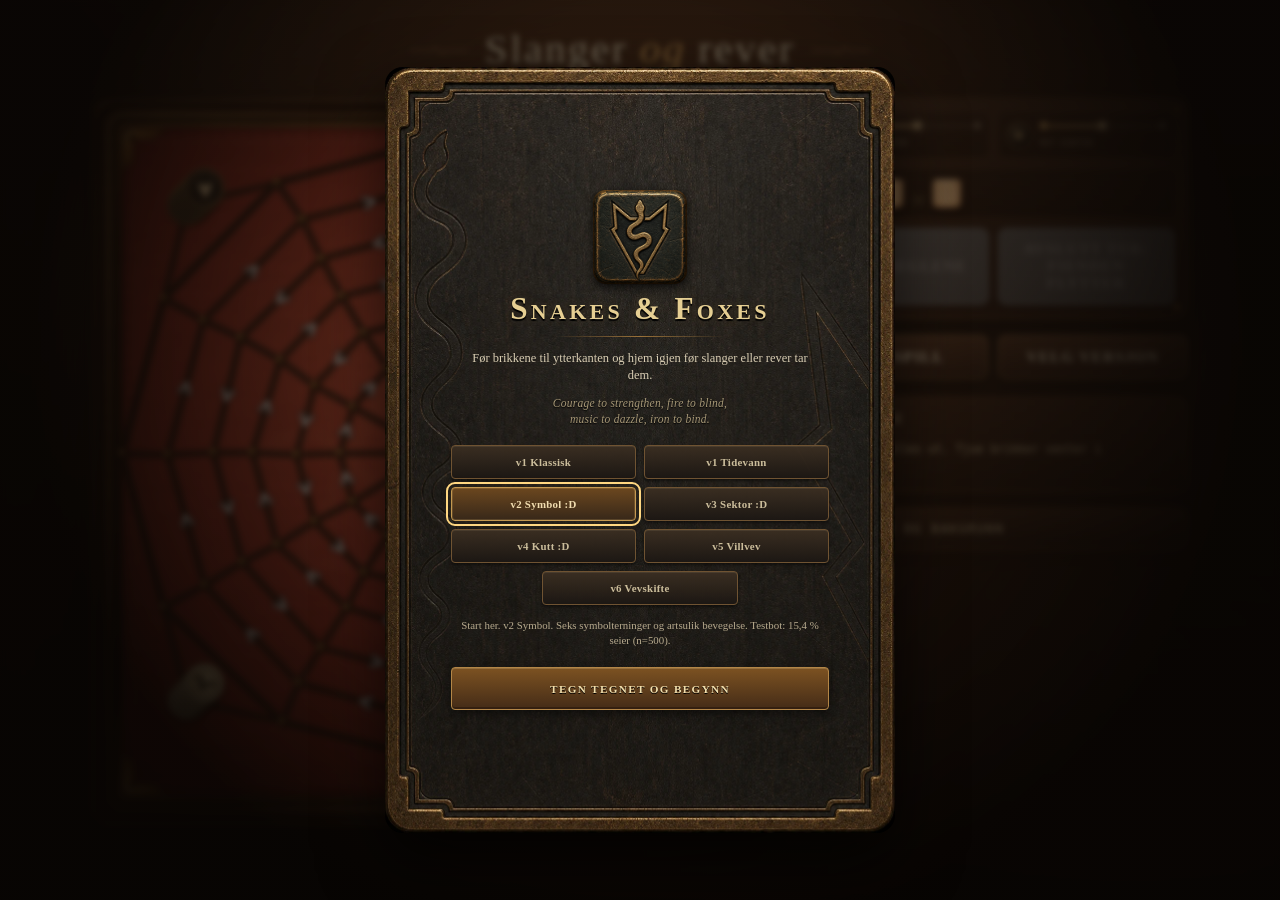
==== commit 188910c7: "Merge branch 'claude/todo-enveiskjoring-variant-6cohgj' into merge-work" ====
--- a/index.html
+++ b/index.html
@@ -57,7 +57,7 @@
       <section aria-labelledby="playRulesTitle">
         <h3 id="playRulesTitle">Slik spiller du</h3>
         <p>To svarte brikker starter i sentrum. Hver brikke som fortsatt lever må først berøre ytterringen og deretter komme hjem til sentrum. Du taper når begge er tatt; én gjenlevende brikke kan derfor fullføre alene.</p>
-        <p>Kast to terninger. Når begge brikkene er aktive, får de én terning hver, og du kan bytte fordelingen før første flytting. I v1–v4 og v7 bruker den siste aktive brikken summen; i v5 bruker den bare den høyeste terningen. Alle noder som kan nås med de gjenværende stegene markeres på brettet. Tallet i markøren viser lengden på den korteste lovlige ruten. Klikk på målet, så følger brikken ruten dit. Du kan stoppe før alle steg er brukt. Egne brikker blokkerer hverandre utenfor sentrum, men kan dele sentrum. Angre fører brikken tilbake til posisjonen før forrige målklikk og virker frem til fiendefasen begynner.</p>
+        <p>Kast to terninger. Når begge brikkene er aktive, får de én terning hver, og du kan bytte fordelingen før første flytting. I v1–v4 bruker den siste aktive brikken summen; i v5 bruker den bare den høyeste terningen. Alle noder som kan nås med de gjenværende stegene markeres på brettet. Tallet i markøren viser lengden på den korteste lovlige ruten. Klikk på målet, så følger brikken ruten dit. Du kan stoppe før alle steg er brukt. I v6 skifter veven for hvert steg, så der markeres bare nabonodene, og du flytter én node av gangen. Egne brikker blokkerer hverandre utenfor sentrum, men kan dele sentrum. Angre fører brikken tilbake til posisjonen før forrige målklikk og virker frem til fiendefasen begynner.</p>
         <p>Pilene viser lovlig retning. Under flyttefasen analyseres veven for den aktive brikken: grønne piler ligger på minst én korteste rute til det aktuelle målet, gule piler er gyldige omveier som fortsatt kan nå målet, og røde piler leder til en blindvei eller er blokkert. Områder brikken ikke kan nå fra sin nåværende posisjon tones ned. Du kan ikke gå inn på et hjørne eller et felt med en slange eller rev. De markerte målene og rutene beregnes av den samme regelmotoren som utfører trekket.</p>
         <h3>Valgt regelsett: <span id="selectedModeName">v2 Symbol</span></h3>
         <p id="selectedModeRules"></p>
@@ -93,7 +93,7 @@
       <details class="rules-sub">
         <summary>Versjonshistorikk</summary>
         <div>
-          <p><b>v1</b>: Klassisk og Tidevann. <b>v2</b>: seks symbolterninger og artsulik bevegelse. <b>v3</b>: sektorretur. <b>v4</b>: kuttet vev. <b>v4.1</b>: feilrettinger, angre, målvalg for Jern, tastaturbetjening, seedet likhetsavgjørelse og en felles regelmotor for spill og målinger. <b>v5</b>: Villvev med tilfeldig retning på alle indre ringsegmenter og alle eikesegmenter; siste brikke bruker høyeste terning. <b>v7</b>: Brente Broer, der eikene er tykke tråder, mens alle ringsegmenter er tynne og brenner opp første gang en brikke – egen eller fiendens – bruker dem.</p>
+          <p><b>v1</b>: Klassisk og Tidevann. <b>v2</b>: seks symbolterninger og artsulik bevegelse. <b>v3</b>: sektorretur. <b>v4</b>: kuttet vev. <b>v4.1</b>: feilrettinger, angre, målvalg for Jern, tastaturbetjening, seedet likhetsavgjørelse og en felles regelmotor for spill og målinger. <b>v5</b>: Villvev med tilfeldig retning på alle indre ringsegmenter og alle eikesegmenter; siste brikke bruker høyeste terning. <b>v6</b>: Vevskifte, hvor enveispilene rundt en node snur hver gang en brikke ankommer den, og du derfor flytter én node om gangen. Fienden kjenner veven bedre enn deg og planlegger mot retningene slik de blir etter sine egne steg.</p>
         </div>
       </details>
     </div>
@@ -114,7 +114,7 @@
       <button class="modebtn" data-mode="sektor">v3 Sektor :D</button>
       <button class="modebtn" data-mode="kutt">v4 Kutt :D</button>
       <button class="modebtn" data-mode="villvev">v5 Villvev</button>
-      <button class="modebtn" data-mode="brenteBroer">v7 Brente Broer</button>
+      <button class="modebtn" data-mode="vevskifte">v6 Vevskifte</button>
     </div>
     <p id="modehint"><b>Start her.</b> v2 Symbol bruker seks symbolterninger og gir slanger og rever ulik bevegelse.</p>
     <button class="big" id="startBtn">Tegn tegnet og begynn</button>
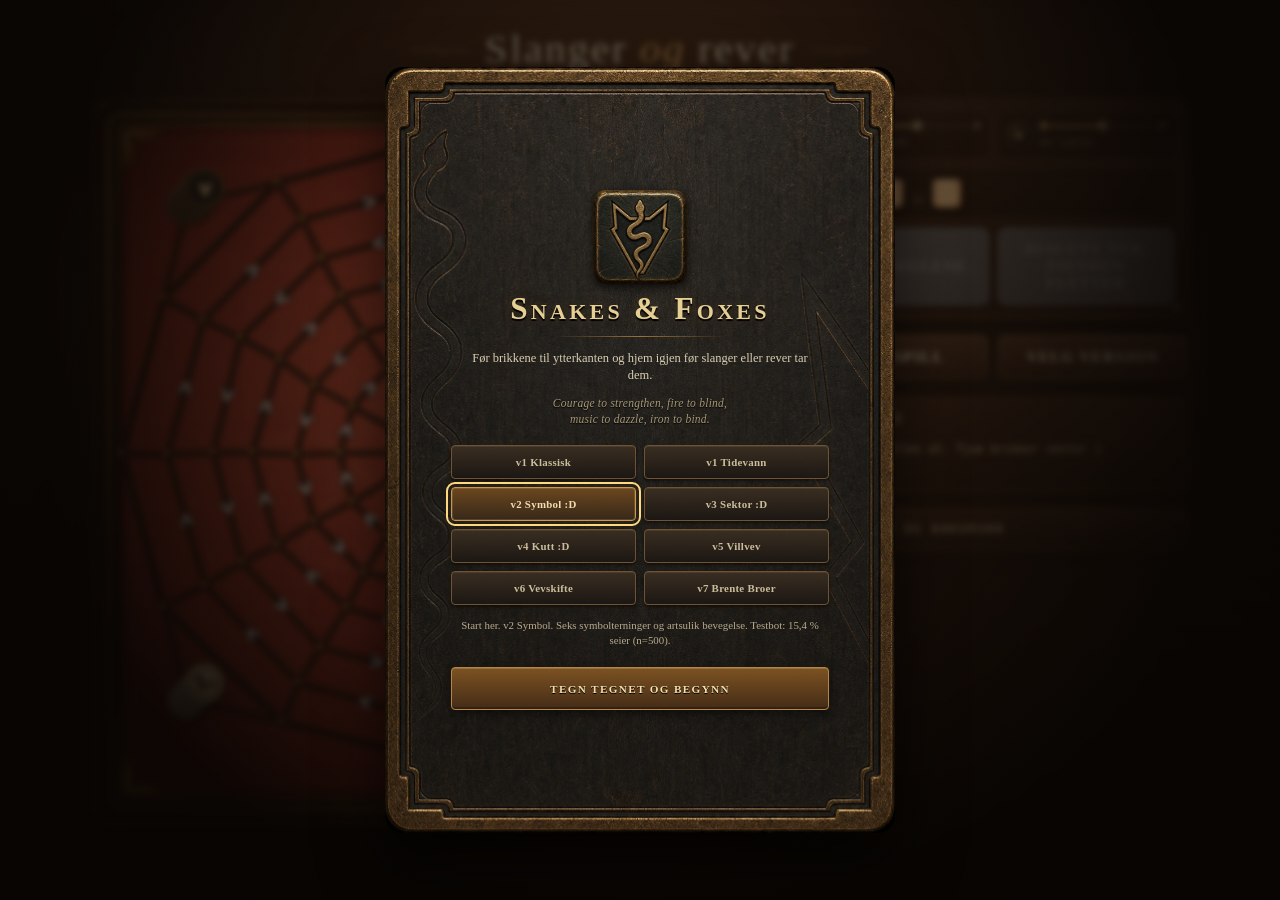
==== commit d81671ee: "Merge branch 'claude/v7-brente-broer-2y84uc' into merge-work" ====
--- a/index.html
+++ b/index.html
@@ -57,7 +57,7 @@
       <section aria-labelledby="playRulesTitle">
         <h3 id="playRulesTitle">Slik spiller du</h3>
         <p>To svarte brikker starter i sentrum. Hver brikke som fortsatt lever må først berøre ytterringen og deretter komme hjem til sentrum. Du taper når begge er tatt; én gjenlevende brikke kan derfor fullføre alene.</p>
-        <p>Kast to terninger. Når begge brikkene er aktive, får de én terning hver, og du kan bytte fordelingen før første flytting. I v1–v4 bruker den siste aktive brikken summen; i v5 bruker den bare den høyeste terningen. Alle noder som kan nås med de gjenværende stegene markeres på brettet. Tallet i markøren viser lengden på den korteste lovlige ruten. Klikk på målet, så følger brikken ruten dit. Du kan stoppe før alle steg er brukt. I v6 skifter veven for hvert steg, så der markeres bare nabonodene, og du flytter én node av gangen. Egne brikker blokkerer hverandre utenfor sentrum, men kan dele sentrum. Angre fører brikken tilbake til posisjonen før forrige målklikk og virker frem til fiendefasen begynner.</p>
+        <p>Kast to terninger. Når begge brikkene er aktive, får de én terning hver, og du kan bytte fordelingen før første flytting. I v1–v4 og v7 bruker den siste aktive brikken summen; i v5 bruker den bare den høyeste terningen. Alle noder som kan nås med de gjenværende stegene markeres på brettet. Tallet i markøren viser lengden på den korteste lovlige ruten. Klikk på målet, så følger brikken ruten dit. Du kan stoppe før alle steg er brukt. I v6 skifter veven for hvert steg, så der markeres bare nabonodene, og du flytter én node av gangen. Egne brikker blokkerer hverandre utenfor sentrum, men kan dele sentrum. Angre fører brikken tilbake til posisjonen før forrige målklikk og virker frem til fiendefasen begynner.</p>
         <p>Pilene viser lovlig retning. Under flyttefasen analyseres veven for den aktive brikken: grønne piler ligger på minst én korteste rute til det aktuelle målet, gule piler er gyldige omveier som fortsatt kan nå målet, og røde piler leder til en blindvei eller er blokkert. Områder brikken ikke kan nå fra sin nåværende posisjon tones ned. Du kan ikke gå inn på et hjørne eller et felt med en slange eller rev. De markerte målene og rutene beregnes av den samme regelmotoren som utfører trekket.</p>
         <h3>Valgt regelsett: <span id="selectedModeName">v2 Symbol</span></h3>
         <p id="selectedModeRules"></p>
@@ -93,7 +93,7 @@
       <details class="rules-sub">
         <summary>Versjonshistorikk</summary>
         <div>
-          <p><b>v1</b>: Klassisk og Tidevann. <b>v2</b>: seks symbolterninger og artsulik bevegelse. <b>v3</b>: sektorretur. <b>v4</b>: kuttet vev. <b>v4.1</b>: feilrettinger, angre, målvalg for Jern, tastaturbetjening, seedet likhetsavgjørelse og en felles regelmotor for spill og målinger. <b>v5</b>: Villvev med tilfeldig retning på alle indre ringsegmenter og alle eikesegmenter; siste brikke bruker høyeste terning. <b>v6</b>: Vevskifte, hvor enveispilene rundt en node snur hver gang en brikke ankommer den, og du derfor flytter én node om gangen. Fienden kjenner veven bedre enn deg og planlegger mot retningene slik de blir etter sine egne steg.</p>
+          <p><b>v1</b>: Klassisk og Tidevann. <b>v2</b>: seks symbolterninger og artsulik bevegelse. <b>v3</b>: sektorretur. <b>v4</b>: kuttet vev. <b>v4.1</b>: feilrettinger, angre, målvalg for Jern, tastaturbetjening, seedet likhetsavgjørelse og en felles regelmotor for spill og målinger. <b>v5</b>: Villvev med tilfeldig retning på alle indre ringsegmenter og alle eikesegmenter; siste brikke bruker høyeste terning. <b>v6</b>: Vevskifte, hvor enveispilene rundt en node snur hver gang en brikke ankommer den, og du derfor flytter én node om gangen. Fienden kjenner veven bedre enn deg og planlegger mot retningene slik de blir etter sine egne steg. <b>v7</b>: Brente Broer, der eikene er tykke tråder, mens alle ringsegmenter er tynne og brenner opp første gang en av dine egne brikker bruker dem. Fienden løper over de tynne trådene uten å skade dem, men kan ikke bruke et segment du alt har brent.</p>
         </div>
       </details>
     </div>
@@ -115,6 +115,7 @@
       <button class="modebtn" data-mode="kutt">v4 Kutt :D</button>
       <button class="modebtn" data-mode="villvev">v5 Villvev</button>
       <button class="modebtn" data-mode="vevskifte">v6 Vevskifte</button>
+      <button class="modebtn" data-mode="brenteBroer">v7 Brente Broer</button>
     </div>
     <p id="modehint"><b>Start her.</b> v2 Symbol bruker seks symbolterninger og gir slanger og rever ulik bevegelse.</p>
     <button class="big" id="startBtn">Tegn tegnet og begynn</button>
